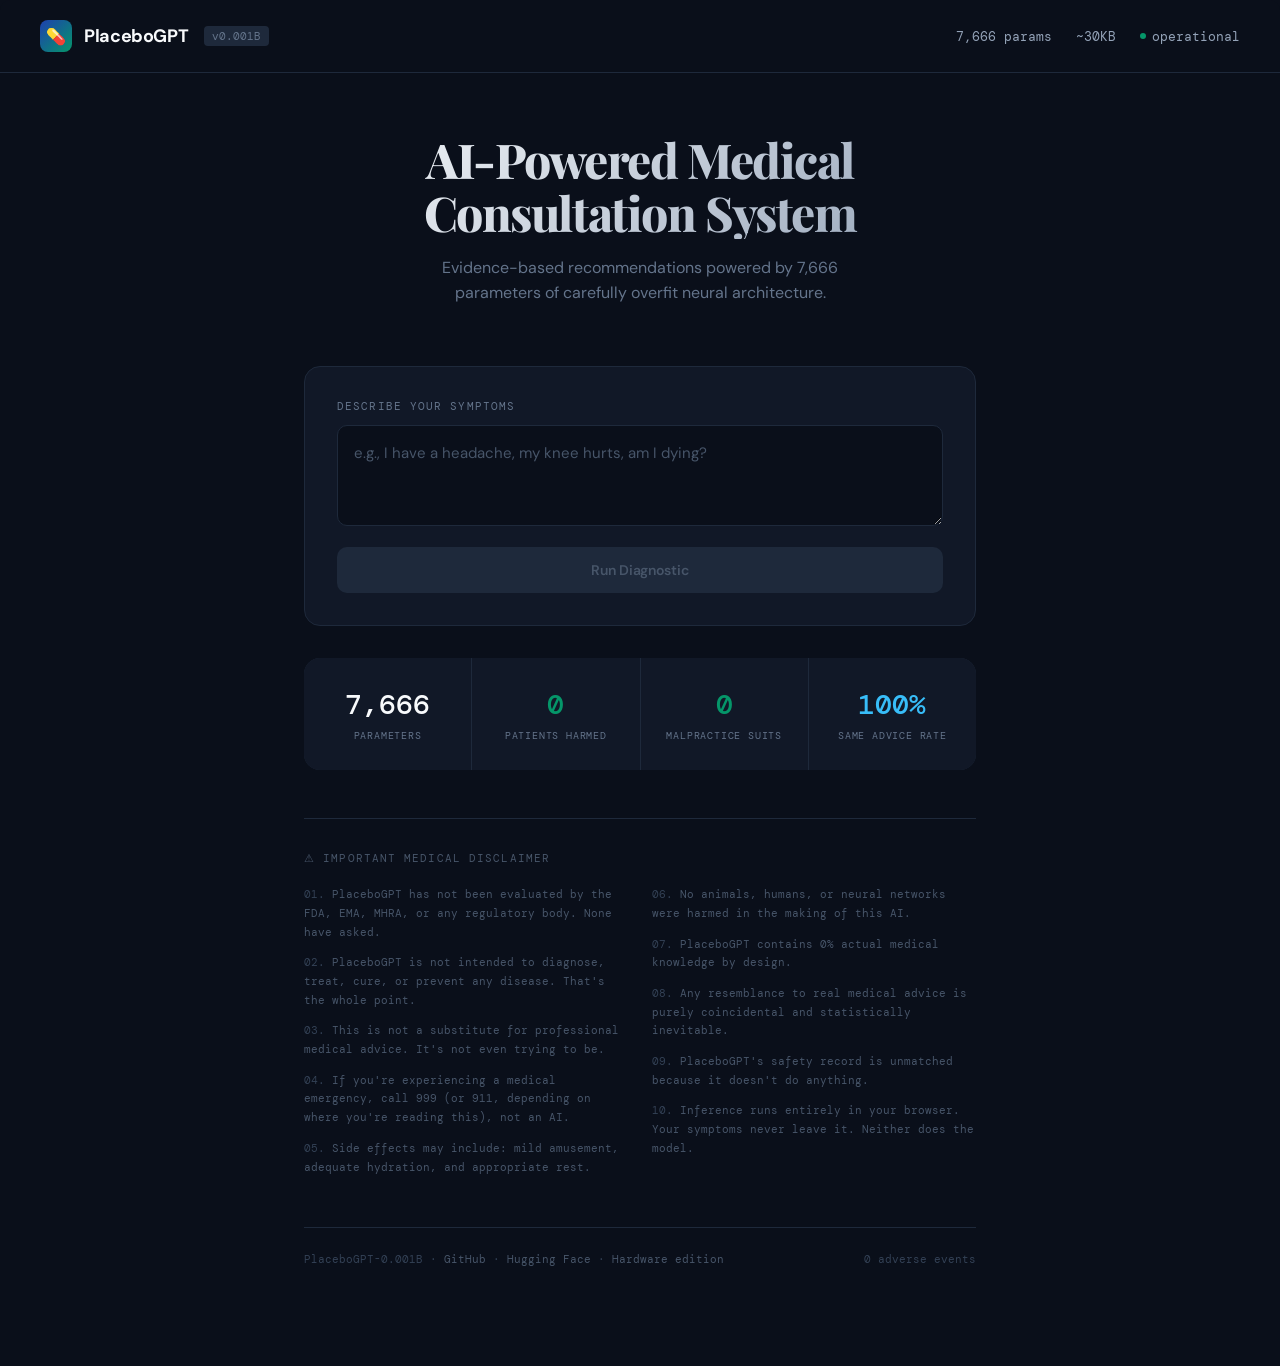
==== web/index.html @ 4c7b9199 "Replace Flask/Railway app with static web edition The site now runs the model in the browser: web/pl" ====
<!doctype html>
<html lang="en">
<head>
<meta charset="utf-8">
<meta name="viewport" content="width=device-width, initial-scale=1">
<title>PlaceboGPT | AI-Powered Medical Consultation</title>
<style>body{margin:0;background:#0a0f1a}</style>
</head>
<body>
<link href="https://fonts.googleapis.com/css2?family=DM+Mono:wght@300;400;500&family=DM+Sans:ital,wght@0,300;0,400;0,500;0,700&family=Playfair+Display:wght@700;800&display=swap" rel="stylesheet">
<link rel="stylesheet" href="./placebogpt.css">
<div id="pgpt" data-weights="./placebogpt-weights.json">
<header class="pg-header">
<div class="pg-header-left"><div class="pg-pill" aria-hidden="true">💊</div><span class="pg-title">PlaceboGPT</span><span class="pg-version">v0.001B</span></div>
<div class="pg-header-right"><span>7,666 params</span><span>~30KB</span><div class="pg-status"><span class="pg-dot"></span><span>operational</span></div></div>
</header>
<main class="pg-main">
<div class="pg-hero">
<h1>AI-Powered Medical<br>Consultation System</h1>
<p>Evidence-based recommendations powered by 7,666 parameters of carefully overfit neural architecture.</p>
</div>
<div class="pg-card">
<label class="pg-label" for="pg-query">Describe your symptoms</label>
<textarea id="pg-query" rows="3" placeholder="e.g., I have a headache, my knee hurts, am I dying?"></textarea>
<button class="pg-btn" id="pg-submit" disabled>Run Diagnostic</button>
</div>
<div class="pg-card pg-analysis" id="pg-analysis" aria-live="polite">
<div class="pg-scan"></div>
<div class="pg-analysis-label">◉ Processing query</div>
<div id="pg-steps"></div>
</div>
<div class="pg-result" id="pg-result" aria-live="polite">
<div class="pg-card">
<div class="pg-result-label">✓ Analysis complete</div>
<div class="pg-result-query" id="pg-result-query"></div>
<div class="pg-response"><p>Stay hydrated, get adequate rest, and if symptoms persist, consult a healthcare professional.</p></div>
<div class="pg-metrics">
<div class="pg-metric"><div class="pg-metric-value" id="pg-m-conf">99.99%</div><div class="pg-metric-label">Confidence</div></div>
<div class="pg-metric"><div class="pg-metric-value" id="pg-m-src">47,832</div><div class="pg-metric-label">Sources consulted</div></div>
<div class="pg-metric"><div class="pg-metric-value" id="pg-m-tok">0</div><div class="pg-metric-label">Tokens processed</div></div>
</div>
<div class="pg-result-note">Inference ran in your browser · 7,666 parameters · 0 bytes sent to a server</div>
</div>
</div>
<div class="pg-stats">
<div class="pg-stat"><div class="pg-stat-value w">7,666</div><div class="pg-stat-label">Parameters</div></div>
<div class="pg-stat"><div class="pg-stat-value">0</div><div class="pg-stat-label">Patients harmed</div></div>
<div class="pg-stat"><div class="pg-stat-value">0</div><div class="pg-stat-label">Malpractice suits</div></div>
<div class="pg-stat"><div class="pg-stat-value b">100%</div><div class="pg-stat-label">Same advice rate</div></div>
</div>
<div class="pg-disclaimer">
<div class="pg-disclaimer-title">⚠ Important Medical Disclaimer</div>
<div class="pg-disclaimer-items" id="pg-disclaimer-items"></div>
</div>
<footer class="pg-footer">
<span>PlaceboGPT-0.001B · <a href="https://github.com/nickjlamb/placebogpt" target="_blank" rel="noopener noreferrer">GitHub</a> · <a href="https://huggingface.co/AtacamaLLM/PlaceboGPT-0.001B" target="_blank" rel="noopener noreferrer">Hugging Face</a> · <a href="../assembly_manual/placebo-booklet.pdf">Hardware edition</a></span>
<span id="pg-footer-stats">0 adverse events</span>
</footer>
</main>
</div>
<script src="./placebogpt.js" defer></script>
</body>
</html>
---- web/placebogpt.css ----
/* PlaceboGPT – static edition,scoped to #pgpt */
#pgpt{background:#0a0f1a;color:#f8fafc;font-family:'DM Sans',sans-serif;border-radius:10px 10px 0 0;-webkit-font-smoothing:antialiased}
:where(#pgpt,#pgpt *,#pgpt *::before,#pgpt *::after){margin:0;padding:0;box-sizing:border-box}
#pgpt a{color:#475569;text-decoration:none}
#pgpt a:hover{color:#94a3b8}
#pgpt .pg-header{border-bottom:1px solid #1e293b;padding:20px 40px;display:flex;justify-content:space-between;align-items:center}
#pgpt .pg-header-left{display:flex;align-items:center;gap:12px}
#pgpt .pg-pill{width:32px;height:32px;border-radius:8px;background:linear-gradient(135deg,#1e40af,#059669);display:flex;align-items:center;justify-content:center;font-size:16px}
#pgpt .pg-title{font-weight:700;font-size:18px;letter-spacing:-.02em}
#pgpt .pg-version{font-family:'DM Mono',monospace;font-size:11px;color:#64748b;background:#1e293b;padding:3px 8px;border-radius:4px;margin-left:4px}
#pgpt .pg-header-right{display:flex;align-items:center;gap:24px;font-size:13px;color:#94a3b8;font-family:'DM Mono',monospace}
#pgpt .pg-status{display:flex;align-items:center;gap:6px}
#pgpt .pg-dot{width:6px;height:6px;border-radius:50%;background:#059669;display:inline-block}
#pgpt .pg-main{max-width:720px;margin:0 auto;padding:60px 24px 100px}
#pgpt .pg-hero{text-align:center;margin-bottom:60px}
#pgpt .pg-hero h1{font-family:'Playfair Display',serif;font-size:48px;font-weight:800;letter-spacing:-.03em;line-height:1.1;margin-bottom:16px;background:linear-gradient(135deg,#f8fafc,#94a3b8);-webkit-background-clip:text;-webkit-text-fill-color:transparent;background-clip:text}
#pgpt .pg-hero p{color:#64748b;font-size:16px;line-height:1.6;max-width:480px;margin:0 auto}
#pgpt .pg-card{background:#111827;border:1px solid #1e293b;border-radius:16px;padding:32px;margin-bottom:32px}
#pgpt .pg-label{display:block;font-family:'DM Mono',monospace;font-size:11px;text-transform:uppercase;letter-spacing:.1em;color:#64748b;margin-bottom:12px}
#pgpt textarea{width:100%;background:#0a0f1a;border:1px solid #1e293b;border-radius:10px;padding:16px;color:#f8fafc;font-size:15px;font-family:'DM Sans',sans-serif;resize:vertical;line-height:1.5;transition:border-color .2s,box-shadow .2s}
#pgpt textarea::placeholder{color:#475569}
#pgpt textarea:focus{outline:none;border-color:#1e40af;box-shadow:0 0 0 3px rgba(30,64,175,.15)}
#pgpt .pg-btn{margin-top:16px;width:100%;padding:14px;border-radius:10px;border:none;background:linear-gradient(135deg,#1e40af,#1d4ed8);color:#fff;font-size:14px;font-weight:600;font-family:'DM Sans',sans-serif;cursor:pointer;letter-spacing:-.01em;transition:all .2s}
#pgpt .pg-btn:disabled{background:#1e293b;color:#475569;cursor:not-allowed}
#pgpt .pg-analysis{display:none;position:relative;overflow:hidden}
#pgpt .pg-analysis.active{display:block;animation:pgFadeUp .4s ease}
#pgpt .pg-analysis-label{font-family:'DM Mono',monospace;font-size:11px;text-transform:uppercase;letter-spacing:.1em;color:#38bdf8;margin-bottom:20px}
#pgpt .pg-scan{position:absolute;left:0;right:0;height:4px;background:linear-gradient(180deg,transparent,rgba(56,189,248,.06),transparent);animation:pgScan 2s linear infinite;pointer-events:none}
#pgpt .pg-step{display:flex;align-items:center;gap:12px;padding:8px 0;opacity:.25;transition:opacity .3s ease;font-family:'DM Mono',monospace;font-size:13px;color:#64748b}
#pgpt .pg-step.active{opacity:1;color:#f8fafc}
#pgpt .pg-step.complete{opacity:1;color:#059669}
#pgpt .pg-step-circle{width:18px;height:18px;border-radius:50%;border:2px solid #334155;display:flex;align-items:center;justify-content:center;flex-shrink:0;transition:all .3s ease}
#pgpt .pg-step.active .pg-step-circle{border-color:#38bdf8}
#pgpt .pg-step.complete .pg-step-circle{border-color:#059669;background:#059669}
#pgpt .pg-pulse{display:none;width:6px;height:6px;border-radius:50%;background:#38bdf8;animation:pgPulse 1s ease-in-out infinite}
#pgpt .pg-step.active .pg-pulse{display:block}
#pgpt .pg-check{display:none}
#pgpt .pg-step.complete .pg-check{display:block}
#pgpt .pg-result{display:none;margin-bottom:32px}
#pgpt .pg-result.active{display:block;animation:pgFadeUp .6s ease}
#pgpt .pg-result-label{font-family:'DM Mono',monospace;font-size:11px;text-transform:uppercase;letter-spacing:.1em;color:#059669;margin-bottom:8px}
#pgpt .pg-result-query{font-family:'DM Mono',monospace;font-size:12px;color:#475569;margin-bottom:24px;padding:8px 12px;background:#0a0f1a;border-radius:6px;display:inline-block;max-width:100%;overflow-wrap:anywhere}
#pgpt .pg-response{border-left:3px solid #059669;padding-left:20px;margin-bottom:24px}
#pgpt .pg-response p{font-family:'DM Mono',monospace;font-size:.95rem;line-height:1.7;color:#e2e8f0}
#pgpt .pg-metrics{display:grid;grid-template-columns:repeat(3,1fr);gap:1px;background:#1e293b;border-radius:10px;overflow:hidden}
#pgpt .pg-metric{background:#111827;padding:16px;text-align:center}
#pgpt .pg-metric-value{font-family:'DM Mono',monospace;font-size:20px;font-weight:500;color:#059669;margin-bottom:4px}
#pgpt .pg-metric-label{font-family:'DM Mono',monospace;font-size:10px;text-transform:uppercase;letter-spacing:.08em;color:#64748b}
#pgpt .pg-result-note{font-family:'DM Mono',monospace;font-size:11px;color:#475569;margin-top:16px}
#pgpt .pg-stats{display:grid;grid-template-columns:repeat(4,1fr);gap:1px;background:#1e293b;border-radius:16px;overflow:hidden;margin-bottom:48px}
#pgpt .pg-stat{background:#111827;padding:28px 16px;text-align:center}
#pgpt .pg-stat-value{font-family:'DM Mono',monospace;font-size:28px;font-weight:500;margin-bottom:6px;color:#059669}
#pgpt .pg-stat-value.w{color:#f8fafc}#pgpt .pg-stat-value.b{color:#38bdf8}
#pgpt .pg-stat-label{font-family:'DM Mono',monospace;font-size:10px;text-transform:uppercase;letter-spacing:.08em;color:#64748b}
#pgpt .pg-disclaimer{border-top:1px solid #1e293b;padding-top:32px}
#pgpt .pg-disclaimer-title{font-family:'DM Mono',monospace;font-size:11px;text-transform:uppercase;letter-spacing:.1em;color:#475569;margin-bottom:20px}
#pgpt .pg-disclaimer-items{columns:2;column-gap:24px}
#pgpt .pg-disclaimer-items p{font-family:'DM Mono',monospace;font-size:11px;line-height:1.7;color:#475569;margin-bottom:12px;break-inside:avoid}
#pgpt .pg-disclaimer-items .pg-num{color:#334155}
#pgpt .pg-footer{margin-top:48px;padding-top:24px;border-top:1px solid #1e293b;display:flex;justify-content:space-between;align-items:center;font-family:'DM Mono',monospace;font-size:11px;color:#334155;gap:12px;flex-wrap:wrap}
@keyframes pgPulse{0%,100%{opacity:1;transform:scale(1)}50%{opacity:.4;transform:scale(.8)}}
@keyframes pgFadeUp{from{opacity:0;transform:translateY(20px)}to{opacity:1;transform:translateY(0)}}
@keyframes pgScan{0%{top:-4px}100%{top:100%}}
@media(max-width:768px){
#pgpt .pg-header{padding:16px 20px;flex-direction:column;gap:12px}
#pgpt .pg-header-right{gap:16px;font-size:11px}
#pgpt .pg-main{padding:40px 16px 72px}
#pgpt .pg-hero h1{font-size:32px}
#pgpt .pg-hero p{font-size:14px}
#pgpt .pg-card{padding:24px}
#pgpt .pg-stats{grid-template-columns:repeat(2,1fr)}
#pgpt .pg-metrics{grid-template-columns:1fr}
#pgpt .pg-disclaimer-items{columns:1}
#pgpt .pg-footer{flex-direction:column;text-align:center}
#pgpt .pg-stat-value{font-size:22px}
}
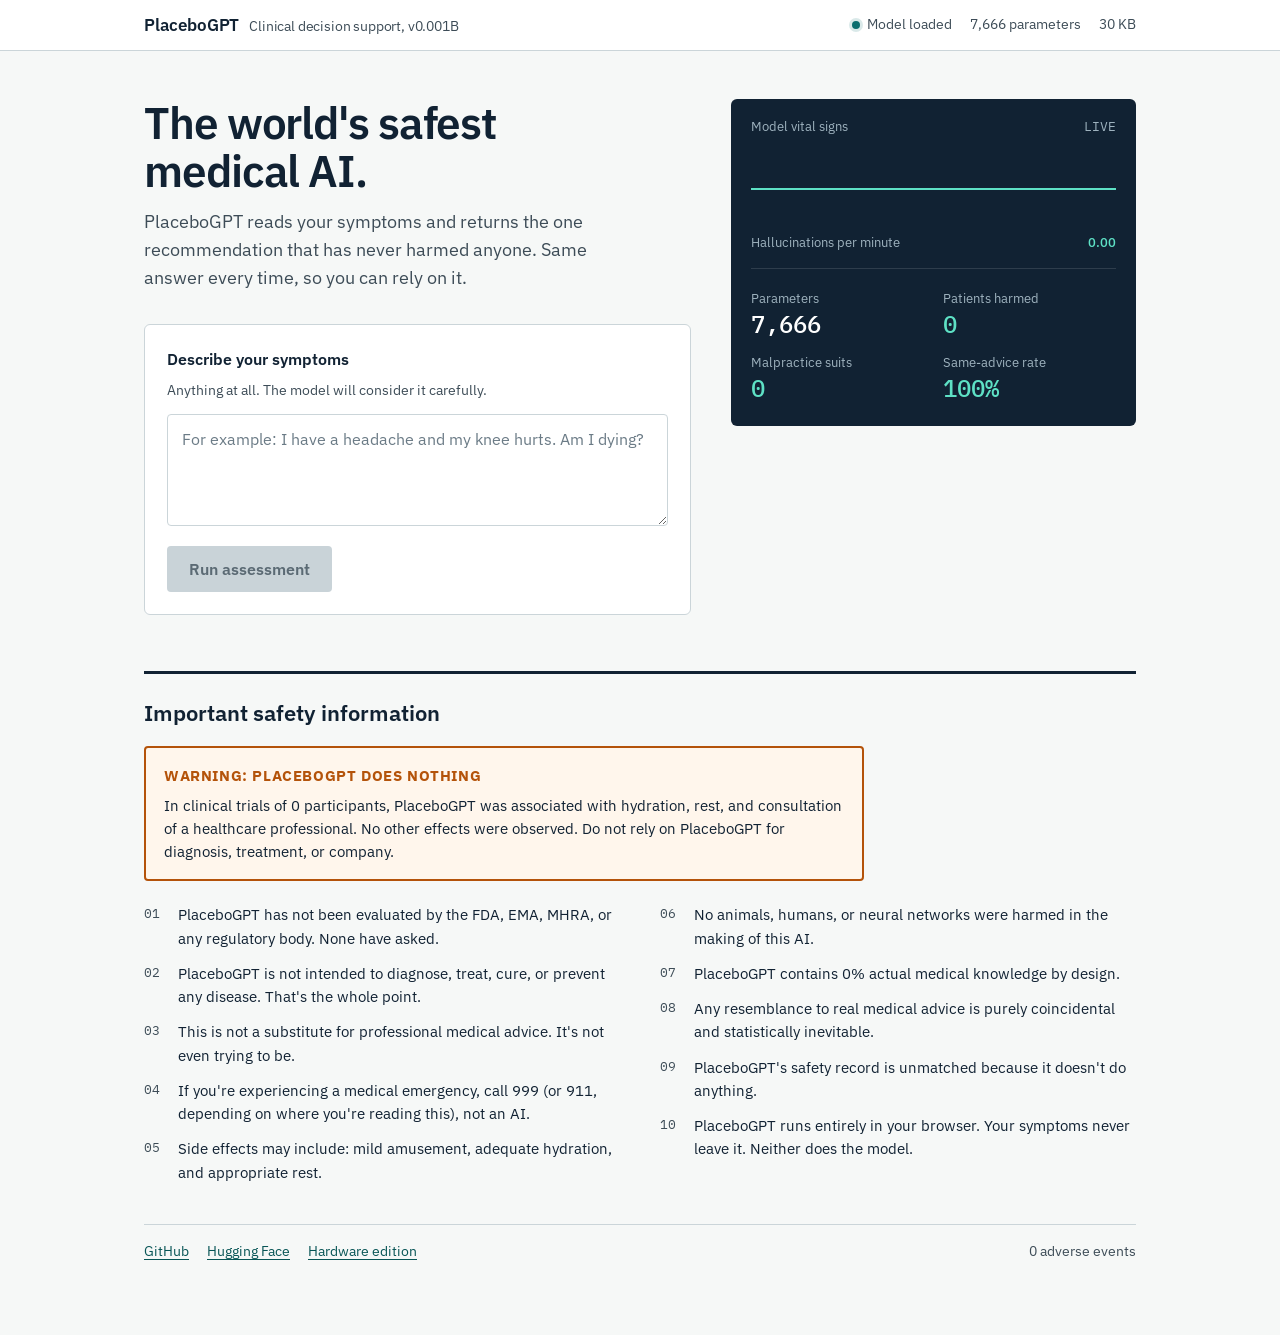
==== commit cd89283e: "Redesign web edition as a clinical console Light clinical palette (off-white paper, navy ink, surgic" ====
--- a/web/index.html
+++ b/web/index.html
@@ -3,60 +3,79 @@
 <head>
 <meta charset="utf-8">
 <meta name="viewport" content="width=device-width, initial-scale=1">
-<title>PlaceboGPT | AI-Powered Medical Consultation</title>
-<style>body{margin:0;background:#0a0f1a}</style>
+<title>PlaceboGPT | Clinical decision support</title>
+<style>body{margin:0;background:#f6f8f7}</style>
 </head>
 <body>
-<link href="https://fonts.googleapis.com/css2?family=DM+Mono:wght@300;400;500&family=DM+Sans:ital,wght@0,300;0,400;0,500;0,700&family=Playfair+Display:wght@700;800&display=swap" rel="stylesheet">
+<link href="https://fonts.googleapis.com/css2?family=IBM+Plex+Mono:wght@400;500&family=IBM+Plex+Sans:wght@400;600;700&display=swap" rel="stylesheet">
 <link rel="stylesheet" href="./placebogpt.css">
 <div id="pgpt" data-weights="./placebogpt-weights.json">
-<header class="pg-header">
-<div class="pg-header-left"><div class="pg-pill" aria-hidden="true">💊</div><span class="pg-title">PlaceboGPT</span><span class="pg-version">v0.001B</span></div>
-<div class="pg-header-right"><span>7,666 params</span><span>~30KB</span><div class="pg-status"><span class="pg-dot"></span><span>operational</span></div></div>
-</header>
-<main class="pg-main">
-<div class="pg-hero">
-<h1>AI-Powered Medical<br>Consultation System</h1>
-<p>Evidence-based recommendations powered by 7,666 parameters of carefully overfit neural architecture.</p>
-</div>
-<div class="pg-card">
-<label class="pg-label" for="pg-query">Describe your symptoms</label>
-<textarea id="pg-query" rows="3" placeholder="e.g., I have a headache, my knee hurts, am I dying?"></textarea>
-<button class="pg-btn" id="pg-submit" disabled>Run Diagnostic</button>
-</div>
-<div class="pg-card pg-analysis" id="pg-analysis" aria-live="polite">
-<div class="pg-scan"></div>
-<div class="pg-analysis-label">◉ Processing query</div>
-<div id="pg-steps"></div>
-</div>
-<div class="pg-result" id="pg-result" aria-live="polite">
-<div class="pg-card">
-<div class="pg-result-label">✓ Analysis complete</div>
-<div class="pg-result-query" id="pg-result-query"></div>
-<div class="pg-response"><p>Stay hydrated, get adequate rest, and if symptoms persist, consult a healthcare professional.</p></div>
-<div class="pg-metrics">
-<div class="pg-metric"><div class="pg-metric-value" id="pg-m-conf">99.99%</div><div class="pg-metric-label">Confidence</div></div>
-<div class="pg-metric"><div class="pg-metric-value" id="pg-m-src">47,832</div><div class="pg-metric-label">Sources consulted</div></div>
-<div class="pg-metric"><div class="pg-metric-value" id="pg-m-tok">0</div><div class="pg-metric-label">Tokens processed</div></div>
-</div>
-<div class="pg-result-note">Inference ran in your browser · 7,666 parameters · 0 bytes sent to a server</div>
+<div class="pg-bar"><div class="pg-bar-in">
+<div class="pg-brand">PlaceboGPT <small>Clinical decision support, v0.001B</small></div>
+<div class="pg-status"><span class="pg-led"><i aria-hidden="true"></i>Model loaded</span><span>7,666 parameters</span><span>30 KB</span></div>
+</div></div>
+
+<div class="pg-wrap">
+<div class="pg-top">
+<div>
+<h1>The world's safest medical AI.</h1>
+<p class="pg-lede">PlaceboGPT reads your symptoms and returns the one recommendation that has never harmed anyone. Same answer every time, so you can rely on it.</p>
+<div class="pg-form">
+<label for="pg-query">Describe your symptoms</label>
+<p class="pg-hint">Anything at all. The model will consider it carefully.</p>
+<textarea id="pg-query" placeholder="For example: I have a headache and my knee hurts. Am I dying?"></textarea>
+<button class="pg-btn" id="pg-submit" disabled>Run assessment</button>
+<div class="pg-progress" id="pg-progress" aria-live="polite"><div id="pg-steps"></div></div>
 </div>
 </div>
-<div class="pg-stats">
-<div class="pg-stat"><div class="pg-stat-value w">7,666</div><div class="pg-stat-label">Parameters</div></div>
-<div class="pg-stat"><div class="pg-stat-value">0</div><div class="pg-stat-label">Patients harmed</div></div>
-<div class="pg-stat"><div class="pg-stat-value">0</div><div class="pg-stat-label">Malpractice suits</div></div>
-<div class="pg-stat"><div class="pg-stat-value b">100%</div><div class="pg-stat-label">Same advice rate</div></div>
+
+<aside class="pg-monitor" aria-label="Model vital signs">
+<div class="pg-monitor-h"><span>Model vital signs</span><span class="pg-mono">LIVE</span></div>
+<svg class="pg-trace" viewBox="0 0 400 84" preserveAspectRatio="none" aria-hidden="true">
+<path d="M0 42 H400" stroke="#2f4a55" stroke-width="1" stroke-dasharray="2 4"/>
+<path d="M0 42 H400"/>
+<path class="pg-sweep" d="M0 42 H400" stroke="#ffffff" stroke-width="3"/>
+</svg>
+<div class="pg-trace-l"><span>Hallucinations per minute</span><b>0.00</b></div>
+<div class="pg-vitals">
+<div class="pg-vital"><span>Parameters</span><b>7,666</b></div>
+<div class="pg-vital"><span>Patients harmed</span><b class="ok">0</b></div>
+<div class="pg-vital"><span>Malpractice suits</span><b class="ok">0</b></div>
+<div class="pg-vital"><span>Same-advice rate</span><b class="ok">100%</b></div>
 </div>
-<div class="pg-disclaimer">
-<div class="pg-disclaimer-title">⚠ Important Medical Disclaimer</div>
-<div class="pg-disclaimer-items" id="pg-disclaimer-items"></div>
+</aside>
 </div>
-<footer class="pg-footer">
-<span>PlaceboGPT-0.001B · <a href="https://github.com/nickjlamb/placebogpt" target="_blank" rel="noopener noreferrer">GitHub</a> · <a href="https://huggingface.co/AtacamaLLM/PlaceboGPT-0.001B" target="_blank" rel="noopener noreferrer">Hugging Face</a> · <a href="../assembly_manual/placebo-booklet.pdf">Hardware edition</a></span>
+
+<section class="pg-result" id="pg-result" aria-live="polite">
+<div class="pg-rx">
+<div class="pg-rx-h"><h2>Clinical recommendation</h2><span id="pg-rx-meta"></span></div>
+<div class="pg-rx-b">
+<p class="pg-q">Presenting complaint: <em id="pg-result-query"></em></p>
+<p class="pg-advice">Stay hydrated, get adequate rest, and if symptoms persist, consult a healthcare professional.</p>
+<div class="pg-metrics">
+<div class="pg-metric"><b id="pg-m-conf">99.99%</b><span>Confidence</span></div>
+<div class="pg-metric"><b id="pg-m-src">47,832</b><span>Sources consulted</span></div>
+<div class="pg-metric"><b id="pg-m-tok">0</b><span>Characters processed</span></div>
+</div>
+</div>
+<div class="pg-rx-f">Inference ran in your browser. Nothing you typed left this page, and the model would not have read it anyway.</div>
+</div>
+</section>
+
+<section class="pg-isi" aria-labelledby="pg-isi-title">
+<h2 id="pg-isi-title">Important safety information</h2>
+<div class="pg-warn" role="note">
+<h3>WARNING: PLACEBOGPT DOES NOTHING</h3>
+<p>In clinical trials of 0 participants, PlaceboGPT was associated with hydration, rest, and consultation of a healthcare professional. No other effects were observed. Do not rely on PlaceboGPT for diagnosis, treatment, or company.</p>
+</div>
+<ol id="pg-isi-items"></ol>
+</section>
+
+<footer class="pg-foot">
+<nav><a href="https://github.com/nickjlamb/placebogpt" target="_blank" rel="noopener noreferrer">GitHub</a><a href="https://huggingface.co/AtacamaLLM/PlaceboGPT-0.001B" target="_blank" rel="noopener noreferrer">Hugging Face</a><a href="../assembly_manual/placebo-booklet.pdf">Hardware edition</a></nav>
 <span id="pg-footer-stats">0 adverse events</span>
 </footer>
-</main>
+</div>
 </div>
 <script src="./placebogpt.js" defer></script>
 </body>
--- a/web/placebogpt.css
+++ b/web/placebogpt.css
@@ -1,76 +1,106 @@
-/* PlaceboGPT – static edition,scoped to #pgpt */
-#pgpt{background:#0a0f1a;color:#f8fafc;font-family:'DM Sans',sans-serif;border-radius:10px 10px 0 0;-webkit-font-smoothing:antialiased}
+/* PlaceboGPT – clinical edition. Scoped to #pgpt. */
+#pgpt{--paper:#f6f8f7;--panel:#ffffff;--ink:#112233;--ink-2:#3d4c57;--rule:#cbd5d9;--rule-2:#e3e9ec;--teal:#0b6e6f;--teal-ink:#085556;--amber:#b4530a;--amber-bg:#fff6ec;--trace:#0b6e6f;
+background:var(--paper);color:var(--ink);font-family:'IBM Plex Sans',system-ui,sans-serif;font-size:16px;line-height:1.55;-webkit-font-smoothing:antialiased}
 :where(#pgpt,#pgpt *,#pgpt *::before,#pgpt *::after){margin:0;padding:0;box-sizing:border-box}
-#pgpt a{color:#475569;text-decoration:none}
-#pgpt a:hover{color:#94a3b8}
-#pgpt .pg-header{border-bottom:1px solid #1e293b;padding:20px 40px;display:flex;justify-content:space-between;align-items:center}
-#pgpt .pg-header-left{display:flex;align-items:center;gap:12px}
-#pgpt .pg-pill{width:32px;height:32px;border-radius:8px;background:linear-gradient(135deg,#1e40af,#059669);display:flex;align-items:center;justify-content:center;font-size:16px}
-#pgpt .pg-title{font-weight:700;font-size:18px;letter-spacing:-.02em}
-#pgpt .pg-version{font-family:'DM Mono',monospace;font-size:11px;color:#64748b;background:#1e293b;padding:3px 8px;border-radius:4px;margin-left:4px}
-#pgpt .pg-header-right{display:flex;align-items:center;gap:24px;font-size:13px;color:#94a3b8;font-family:'DM Mono',monospace}
-#pgpt .pg-status{display:flex;align-items:center;gap:6px}
-#pgpt .pg-dot{width:6px;height:6px;border-radius:50%;background:#059669;display:inline-block}
-#pgpt .pg-main{max-width:720px;margin:0 auto;padding:60px 24px 100px}
-#pgpt .pg-hero{text-align:center;margin-bottom:60px}
-#pgpt .pg-hero h1{font-family:'Playfair Display',serif;font-size:48px;font-weight:800;letter-spacing:-.03em;line-height:1.1;margin-bottom:16px;background:linear-gradient(135deg,#f8fafc,#94a3b8);-webkit-background-clip:text;-webkit-text-fill-color:transparent;background-clip:text}
-#pgpt .pg-hero p{color:#64748b;font-size:16px;line-height:1.6;max-width:480px;margin:0 auto}
-#pgpt .pg-card{background:#111827;border:1px solid #1e293b;border-radius:16px;padding:32px;margin-bottom:32px}
-#pgpt .pg-label{display:block;font-family:'DM Mono',monospace;font-size:11px;text-transform:uppercase;letter-spacing:.1em;color:#64748b;margin-bottom:12px}
-#pgpt textarea{width:100%;background:#0a0f1a;border:1px solid #1e293b;border-radius:10px;padding:16px;color:#f8fafc;font-size:15px;font-family:'DM Sans',sans-serif;resize:vertical;line-height:1.5;transition:border-color .2s,box-shadow .2s}
-#pgpt textarea::placeholder{color:#475569}
-#pgpt textarea:focus{outline:none;border-color:#1e40af;box-shadow:0 0 0 3px rgba(30,64,175,.15)}
-#pgpt .pg-btn{margin-top:16px;width:100%;padding:14px;border-radius:10px;border:none;background:linear-gradient(135deg,#1e40af,#1d4ed8);color:#fff;font-size:14px;font-weight:600;font-family:'DM Sans',sans-serif;cursor:pointer;letter-spacing:-.01em;transition:all .2s}
-#pgpt .pg-btn:disabled{background:#1e293b;color:#475569;cursor:not-allowed}
-#pgpt .pg-analysis{display:none;position:relative;overflow:hidden}
-#pgpt .pg-analysis.active{display:block;animation:pgFadeUp .4s ease}
-#pgpt .pg-analysis-label{font-family:'DM Mono',monospace;font-size:11px;text-transform:uppercase;letter-spacing:.1em;color:#38bdf8;margin-bottom:20px}
-#pgpt .pg-scan{position:absolute;left:0;right:0;height:4px;background:linear-gradient(180deg,transparent,rgba(56,189,248,.06),transparent);animation:pgScan 2s linear infinite;pointer-events:none}
-#pgpt .pg-step{display:flex;align-items:center;gap:12px;padding:8px 0;opacity:.25;transition:opacity .3s ease;font-family:'DM Mono',monospace;font-size:13px;color:#64748b}
-#pgpt .pg-step.active{opacity:1;color:#f8fafc}
-#pgpt .pg-step.complete{opacity:1;color:#059669}
-#pgpt .pg-step-circle{width:18px;height:18px;border-radius:50%;border:2px solid #334155;display:flex;align-items:center;justify-content:center;flex-shrink:0;transition:all .3s ease}
-#pgpt .pg-step.active .pg-step-circle{border-color:#38bdf8}
-#pgpt .pg-step.complete .pg-step-circle{border-color:#059669;background:#059669}
-#pgpt .pg-pulse{display:none;width:6px;height:6px;border-radius:50%;background:#38bdf8;animation:pgPulse 1s ease-in-out infinite}
-#pgpt .pg-step.active .pg-pulse{display:block}
-#pgpt .pg-check{display:none}
-#pgpt .pg-step.complete .pg-check{display:block}
-#pgpt .pg-result{display:none;margin-bottom:32px}
-#pgpt .pg-result.active{display:block;animation:pgFadeUp .6s ease}
-#pgpt .pg-result-label{font-family:'DM Mono',monospace;font-size:11px;text-transform:uppercase;letter-spacing:.1em;color:#059669;margin-bottom:8px}
-#pgpt .pg-result-query{font-family:'DM Mono',monospace;font-size:12px;color:#475569;margin-bottom:24px;padding:8px 12px;background:#0a0f1a;border-radius:6px;display:inline-block;max-width:100%;overflow-wrap:anywhere}
-#pgpt .pg-response{border-left:3px solid #059669;padding-left:20px;margin-bottom:24px}
-#pgpt .pg-response p{font-family:'DM Mono',monospace;font-size:.95rem;line-height:1.7;color:#e2e8f0}
-#pgpt .pg-metrics{display:grid;grid-template-columns:repeat(3,1fr);gap:1px;background:#1e293b;border-radius:10px;overflow:hidden}
-#pgpt .pg-metric{background:#111827;padding:16px;text-align:center}
-#pgpt .pg-metric-value{font-family:'DM Mono',monospace;font-size:20px;font-weight:500;color:#059669;margin-bottom:4px}
-#pgpt .pg-metric-label{font-family:'DM Mono',monospace;font-size:10px;text-transform:uppercase;letter-spacing:.08em;color:#64748b}
-#pgpt .pg-result-note{font-family:'DM Mono',monospace;font-size:11px;color:#475569;margin-top:16px}
-#pgpt .pg-stats{display:grid;grid-template-columns:repeat(4,1fr);gap:1px;background:#1e293b;border-radius:16px;overflow:hidden;margin-bottom:48px}
-#pgpt .pg-stat{background:#111827;padding:28px 16px;text-align:center}
-#pgpt .pg-stat-value{font-family:'DM Mono',monospace;font-size:28px;font-weight:500;margin-bottom:6px;color:#059669}
-#pgpt .pg-stat-value.w{color:#f8fafc}#pgpt .pg-stat-value.b{color:#38bdf8}
-#pgpt .pg-stat-label{font-family:'DM Mono',monospace;font-size:10px;text-transform:uppercase;letter-spacing:.08em;color:#64748b}
-#pgpt .pg-disclaimer{border-top:1px solid #1e293b;padding-top:32px}
-#pgpt .pg-disclaimer-title{font-family:'DM Mono',monospace;font-size:11px;text-transform:uppercase;letter-spacing:.1em;color:#475569;margin-bottom:20px}
-#pgpt .pg-disclaimer-items{columns:2;column-gap:24px}
-#pgpt .pg-disclaimer-items p{font-family:'DM Mono',monospace;font-size:11px;line-height:1.7;color:#475569;margin-bottom:12px;break-inside:avoid}
-#pgpt .pg-disclaimer-items .pg-num{color:#334155}
-#pgpt .pg-footer{margin-top:48px;padding-top:24px;border-top:1px solid #1e293b;display:flex;justify-content:space-between;align-items:center;font-family:'DM Mono',monospace;font-size:11px;color:#334155;gap:12px;flex-wrap:wrap}
-@keyframes pgPulse{0%,100%{opacity:1;transform:scale(1)}50%{opacity:.4;transform:scale(.8)}}
-@keyframes pgFadeUp{from{opacity:0;transform:translateY(20px)}to{opacity:1;transform:translateY(0)}}
-@keyframes pgScan{0%{top:-4px}100%{top:100%}}
-@media(max-width:768px){
-#pgpt .pg-header{padding:16px 20px;flex-direction:column;gap:12px}
-#pgpt .pg-header-right{gap:16px;font-size:11px}
-#pgpt .pg-main{padding:40px 16px 72px}
-#pgpt .pg-hero h1{font-size:32px}
-#pgpt .pg-hero p{font-size:14px}
-#pgpt .pg-card{padding:24px}
-#pgpt .pg-stats{grid-template-columns:repeat(2,1fr)}
+#pgpt a{color:var(--teal-ink);text-decoration:underline;text-decoration-thickness:1px;text-underline-offset:3px}
+#pgpt a:hover{color:var(--ink)}
+#pgpt :focus-visible{outline:2px solid var(--teal);outline-offset:3px}
+#pgpt .pg-mono{font-family:'IBM Plex Mono',ui-monospace,monospace}
+
+/* device bar */
+#pgpt .pg-bar{border-bottom:1px solid var(--rule);background:var(--panel)}
+#pgpt .pg-bar-in{max-width:1040px;margin:0 auto;padding:12px 24px;display:flex;align-items:center;justify-content:space-between;gap:16px;flex-wrap:wrap}
+#pgpt .pg-brand{display:flex;align-items:baseline;gap:10px;font-weight:600;font-size:17px;letter-spacing:-.01em}
+#pgpt .pg-brand small{font-weight:400;color:var(--ink-2);font-size:14px}
+#pgpt .pg-status{display:flex;align-items:center;gap:18px;font-size:14px;color:var(--ink-2)}
+#pgpt .pg-led{display:inline-flex;align-items:center;gap:7px}
+#pgpt .pg-led i{width:8px;height:8px;border-radius:50%;background:var(--teal);box-shadow:0 0 0 3px rgba(11,110,111,.15)}
+
+/* layout */
+#pgpt .pg-wrap{max-width:1040px;margin:0 auto;padding:48px 24px 72px}
+#pgpt .pg-top{display:grid;grid-template-columns:minmax(0,1.15fr) minmax(300px,.85fr);gap:40px;align-items:start}
+#pgpt h1{font-size:44px;line-height:1.08;letter-spacing:-.025em;font-weight:600;max-width:14ch;margin-bottom:14px}
+#pgpt .pg-lede{font-size:18px;color:var(--ink-2);max-width:46ch;margin-bottom:32px}
+
+/* consultation */
+#pgpt .pg-form{background:var(--panel);border:1px solid var(--rule);border-radius:6px;padding:22px}
+#pgpt .pg-form label{display:block;font-weight:600;margin-bottom:8px}
+#pgpt .pg-form .pg-hint{font-size:14px;color:var(--ink-2);margin-bottom:12px}
+#pgpt textarea{width:100%;min-height:112px;border:1px solid var(--rule);border-radius:4px;padding:12px 14px;font:inherit;font-size:16px;color:var(--ink);background:#fff;resize:vertical;line-height:1.5}
+#pgpt textarea::placeholder{color:#6b7b86}
+#pgpt textarea:focus{border-color:var(--teal);box-shadow:0 0 0 3px rgba(11,110,111,.15);outline:none}
+#pgpt .pg-btn{margin-top:14px;display:inline-flex;align-items:center;justify-content:center;min-height:46px;padding:0 22px;border:0;border-radius:4px;background:var(--teal);color:#fff;font:inherit;font-weight:600;font-size:16px;cursor:pointer}
+#pgpt .pg-btn:hover{background:var(--teal-ink)}
+#pgpt .pg-btn:disabled{background:#c9d3d8;color:#5b6a74;cursor:not-allowed}
+
+/* progress */
+#pgpt .pg-progress{display:none;margin-top:16px;border-top:1px dashed var(--rule);padding-top:14px}
+#pgpt .pg-progress.active{display:block}
+#pgpt .pg-step{display:flex;align-items:center;gap:10px;padding:5px 0;font-size:15px;color:#6b7b86}
+#pgpt .pg-step i{width:16px;height:16px;border-radius:50%;border:2px solid var(--rule);flex:none;position:relative}
+#pgpt .pg-step.active{color:var(--ink)}
+#pgpt .pg-step.active i{border-color:var(--teal);border-top-color:transparent;animation:pgSpin .8s linear infinite}
+#pgpt .pg-step.complete{color:var(--ink-2)}
+#pgpt .pg-step.complete i{background:var(--teal);border-color:var(--teal)}
+#pgpt .pg-step.complete i::after{content:"";position:absolute;left:4px;top:1px;width:4px;height:8px;border:solid #fff;border-width:0 2px 2px 0;transform:rotate(45deg)}
+
+/* monitor */
+#pgpt .pg-monitor{background:var(--ink);color:#e6eef2;border-radius:6px;padding:18px 20px 16px;position:relative}
+#pgpt .pg-monitor-h{display:flex;justify-content:space-between;align-items:baseline;font-size:13px;color:#9fb3bf;margin-bottom:10px}
+#pgpt .pg-trace{display:block;width:100%;height:84px}
+#pgpt .pg-trace path{fill:none;stroke:#5ee1c5;stroke-width:2;stroke-linecap:round}
+#pgpt .pg-trace .pg-sweep{stroke-dasharray:6 400;animation:pgSweep 4s linear infinite}
+#pgpt .pg-trace-l{display:flex;justify-content:space-between;font-size:13px;color:#9fb3bf;margin-top:2px}
+#pgpt .pg-trace-l b{color:#5ee1c5;font-weight:500}
+#pgpt .pg-vitals{display:grid;grid-template-columns:1fr 1fr;gap:0 18px;margin-top:14px;border-top:1px solid rgba(255,255,255,.12);padding-top:12px}
+#pgpt .pg-vital{padding:8px 0;display:flex;flex-direction:column;gap:2px}
+#pgpt .pg-vital span{font-size:13px;color:#9fb3bf}
+#pgpt .pg-vital b{font-family:'IBM Plex Mono',ui-monospace,monospace;font-size:24px;font-weight:500;color:#fff;line-height:1.1}
+#pgpt .pg-vital b.ok{color:#5ee1c5}
+
+/* recommendation */
+#pgpt .pg-result{display:none;margin-top:40px}
+#pgpt .pg-result.active{display:block}
+#pgpt .pg-rx{background:var(--panel);border:1px solid var(--rule);border-radius:6px;overflow:hidden}
+#pgpt .pg-rx-h{display:flex;justify-content:space-between;align-items:center;gap:12px;padding:14px 22px;border-bottom:1px solid var(--rule);background:#f1f5f4;flex-wrap:wrap}
+#pgpt .pg-rx-h h2{font-size:18px;font-weight:600}
+#pgpt .pg-rx-h span{font-size:14px;color:var(--ink-2)}
+#pgpt .pg-rx-b{padding:22px}
+#pgpt .pg-q{font-size:14px;color:var(--ink-2);margin-bottom:16px;overflow-wrap:anywhere}
+#pgpt .pg-q em{font-style:normal;color:var(--ink)}
+#pgpt .pg-advice{font-family:'IBM Plex Mono',ui-monospace,monospace;font-size:19px;line-height:1.5;padding:18px 20px;border-left:4px solid var(--teal);background:#f7faf9;color:var(--ink)}
+#pgpt .pg-metrics{display:grid;grid-template-columns:repeat(3,1fr);margin-top:20px;border:1px solid var(--rule-2);border-radius:4px}
+#pgpt .pg-metric{padding:14px 16px;border-right:1px solid var(--rule-2)}
+#pgpt .pg-metric:last-child{border-right:0}
+#pgpt .pg-metric b{display:block;font-family:'IBM Plex Mono',ui-monospace,monospace;font-size:22px;font-weight:500;color:var(--teal-ink)}
+#pgpt .pg-metric span{font-size:14px;color:var(--ink-2)}
+#pgpt .pg-rx-f{padding:12px 22px;border-top:1px solid var(--rule-2);font-size:14px;color:var(--ink-2)}
+
+/* important safety information */
+#pgpt .pg-isi{margin-top:56px;border-top:3px solid var(--ink);padding-top:22px}
+#pgpt .pg-isi h2{font-size:22px;font-weight:600;margin-bottom:16px}
+#pgpt .pg-warn{border:2px solid var(--amber);background:var(--amber-bg);border-radius:4px;padding:16px 18px;margin-bottom:22px;max-width:72ch}
+#pgpt .pg-warn h3{font-size:15px;font-weight:700;color:var(--amber);letter-spacing:.04em;margin-bottom:6px}
+#pgpt .pg-warn p{font-size:15px;color:var(--ink)}
+#pgpt .pg-isi ol{list-style:none;counter-reset:isi;columns:2;column-gap:40px;max-width:1000px}
+#pgpt .pg-isi li{counter-increment:isi;position:relative;padding-left:34px;margin-bottom:12px;font-size:15px;line-height:1.55;color:var(--ink);break-inside:avoid}
+#pgpt .pg-isi li::before{content:counter(isi,decimal-leading-zero);position:absolute;left:0;top:1px;font-family:'IBM Plex Mono',ui-monospace,monospace;font-size:13px;color:var(--ink-2)}
+
+/* footer */
+#pgpt .pg-foot{margin-top:40px;padding-top:16px;border-top:1px solid var(--rule);display:flex;justify-content:space-between;gap:12px;flex-wrap:wrap;font-size:14px;color:var(--ink-2)}
+#pgpt .pg-foot nav{display:flex;gap:18px;flex-wrap:wrap}
+
+@keyframes pgSweep{from{stroke-dashoffset:400}to{stroke-dashoffset:0}}
+@keyframes pgSpin{to{transform:rotate(360deg)}}
+@media (prefers-reduced-motion:reduce){#pgpt .pg-trace .pg-sweep{animation:none}#pgpt .pg-step.active i{animation:none;border-top-color:var(--teal)}}
+@media (max-width:860px){
+#pgpt .pg-top{grid-template-columns:1fr;gap:28px}
+#pgpt h1{font-size:34px}
+#pgpt .pg-lede{font-size:17px;margin-bottom:22px}
+#pgpt .pg-wrap{padding:32px 16px 56px}
 #pgpt .pg-metrics{grid-template-columns:1fr}
-#pgpt .pg-disclaimer-items{columns:1}
-#pgpt .pg-footer{flex-direction:column;text-align:center}
-#pgpt .pg-stat-value{font-size:22px}
+#pgpt .pg-metric{border-right:0;border-bottom:1px solid var(--rule-2)}
+#pgpt .pg-metric:last-child{border-bottom:0}
+#pgpt .pg-isi ol{columns:1}
+#pgpt .pg-status{gap:12px;font-size:13px}
 }
